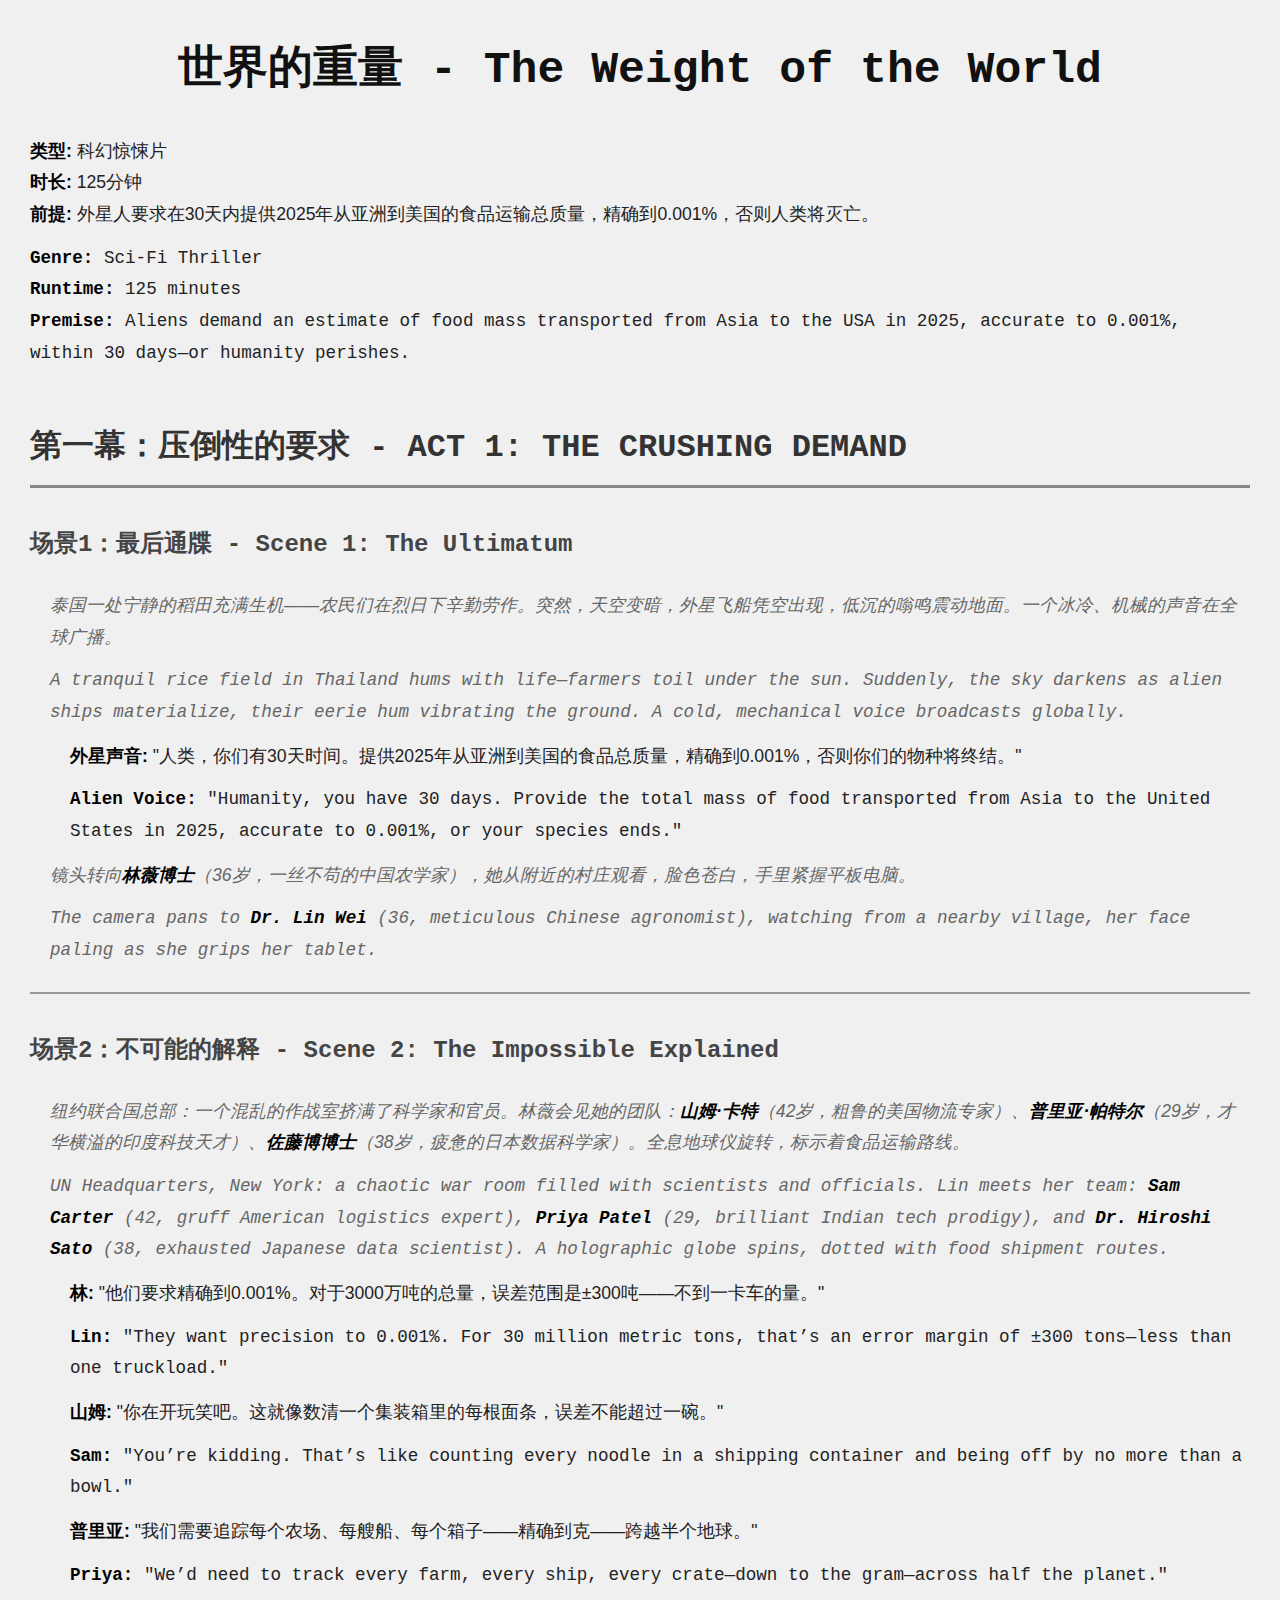
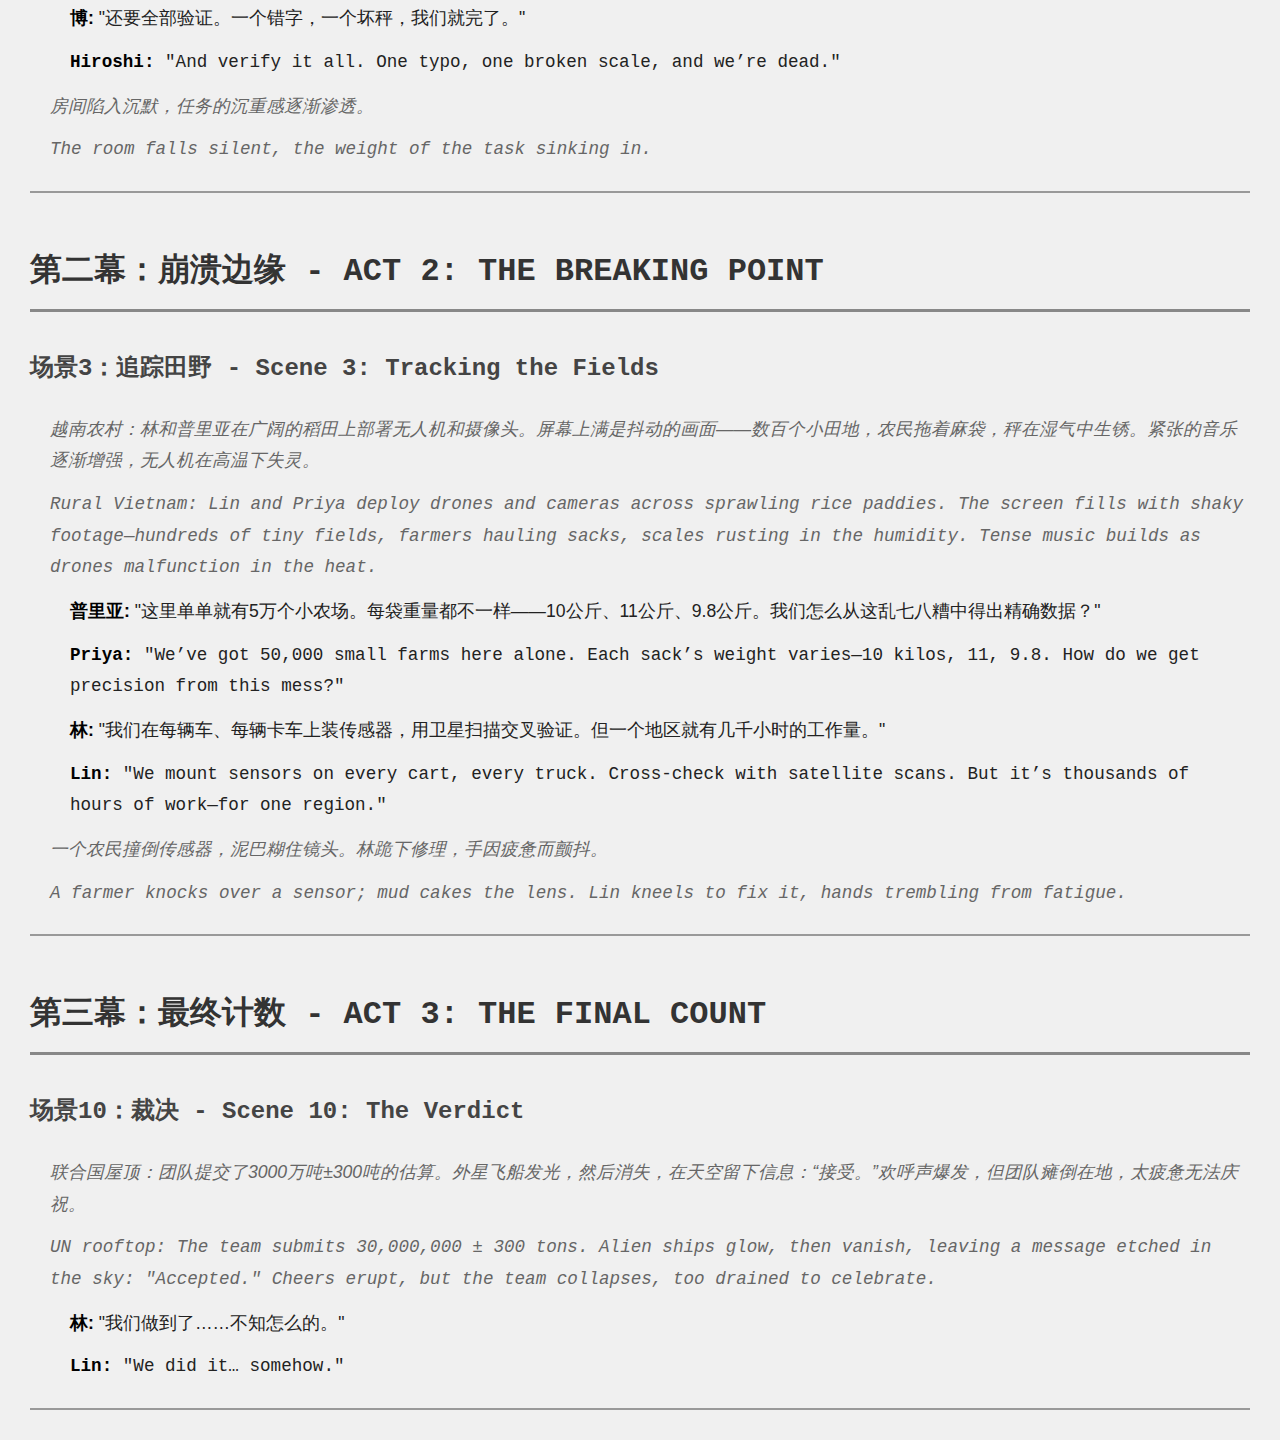
==== posts/post_n0403.html @ 83b3a1a1 "Create post_n0403.html" ====
<!DOCTYPE html>
<html lang="zh-en">
<head>
    <meta charset="UTF-8">
    <meta name="viewport" content="width=device-width, initial-scale=1.0">
    <title>世界的重量 - The Weight of the World</title>
    <style>
        body {
            font-family: 'Courier New', 'SimSun', monospace;
            margin: 30px;
            line-height: 1.8;
            background-color: #f0f0f0;
            color: #222;
        }
        h1 {
            text-align: center;
            font-size: 2.8em;
            margin-bottom: 25px;
            color: #111;
        }
        h2 {
            margin-top: 50px;
            font-size: 2em;
            border-bottom: 3px solid #888;
            padding-bottom: 8px;
            color: #333;
        }
        h3 {
            margin-top: 35px;
            font-size: 1.5em;
            color: #444;
        }
        p {
            margin: 12px 0;
            font-size: 1.1em;
        }
        .scene-description {
            font-style: italic;
            color: #666;
            margin-left: 20px;
        }
        .dialogue {
            margin-left: 40px;
        }
        strong {
            font-weight: bold;
            color: #000;
        }
        hr {
            border: 0;
            height: 2px;
            background: #999;
            margin: 25px 0;
        }
        .zh { font-family: 'SimSun', sans-serif; }
        .en { font-family: 'Courier New', monospace; }
    </style>
</head>
<body>
    <h1>世界的重量 - The Weight of the World</h1>
    <p class="zh" lang="zh">
        <strong>类型:</strong> 科幻惊悚片<br>
        <strong>时长:</strong> 125分钟<br>
        <strong>前提:</strong> 外星人要求在30天内提供2025年从亚洲到美国的食品运输总质量，精确到0.001%，否则人类将灭亡。
    </p>
    <p class="en" lang="en">
        <strong>Genre:</strong> Sci-Fi Thriller<br>
        <strong>Runtime:</strong> 125 minutes<br>
        <strong>Premise:</strong> Aliens demand an estimate of food mass transported from Asia to the USA in 2025, accurate to 0.001%, within 30 days—or humanity perishes.
    </p>

    <!-- Act 1 -->
    <h2>第一幕：压倒性的要求 - ACT 1: THE CRUSHING DEMAND</h2>
    <h3>场景1：最后通牒 - Scene 1: The Ultimatum</h3>
    <p class="scene-description zh" lang="zh">泰国一处宁静的稻田充满生机——农民们在烈日下辛勤劳作。突然，天空变暗，外星飞船凭空出现，低沉的嗡鸣震动地面。一个冰冷、机械的声音在全球广播。</p>
    <p class="scene-description en" lang="en">A tranquil rice field in Thailand hums with life—farmers toil under the sun. Suddenly, the sky darkens as alien ships materialize, their eerie hum vibrating the ground. A cold, mechanical voice broadcasts globally.</p>
    <p class="dialogue zh" lang="zh"><strong>外星声音:</strong> "人类，你们有30天时间。提供2025年从亚洲到美国的食品总质量，精确到0.001%，否则你们的物种将终结。"</p>
    <p class="dialogue en" lang="en"><strong>Alien Voice:</strong> "Humanity, you have 30 days. Provide the total mass of food transported from Asia to the United States in 2025, accurate to 0.001%, or your species ends."</p>
    <p class="scene-description zh" lang="zh">镜头转向<strong>林薇博士</strong>（36岁，一丝不苟的中国农学家），她从附近的村庄观看，脸色苍白，手里紧握平板电脑。</p>
    <p class="scene-description en" lang="en">The camera pans to <strong>Dr. Lin Wei</strong> (36, meticulous Chinese agronomist), watching from a nearby village, her face paling as she grips her tablet.</p>
    <hr>

    <h3>场景2：不可能的解释 - Scene 2: The Impossible Explained</h3>
    <p class="scene-description zh" lang="zh">纽约联合国总部：一个混乱的作战室挤满了科学家和官员。林薇会见她的团队：<strong>山姆·卡特</strong>（42岁，粗鲁的美国物流专家）、<strong>普里亚·帕特尔</strong>（29岁，才华横溢的印度科技天才）、<strong>佐藤博博士</strong>（38岁，疲惫的日本数据科学家）。全息地球仪旋转，标示着食品运输路线。</p>
    <p class="scene-description en" lang="en">UN Headquarters, New York: a chaotic war room filled with scientists and officials. Lin meets her team: <strong>Sam Carter</strong> (42, gruff American logistics expert), <strong>Priya Patel</strong> (29, brilliant Indian tech prodigy), and <strong>Dr. Hiroshi Sato</strong> (38, exhausted Japanese data scientist). A holographic globe spins, dotted with food shipment routes.</p>
    <p class="dialogue zh" lang="zh"><strong>林:</strong> "他们要求精确到0.001%。对于3000万吨的总量，误差范围是±300吨——不到一卡车的量。"</p>
    <p class="dialogue en" lang="en"><strong>Lin:</strong> "They want precision to 0.001%. For 30 million metric tons, that’s an error margin of ±300 tons—less than one truckload."</p>
    <p class="dialogue zh" lang="zh"><strong>山姆:</strong> "你在开玩笑吧。这就像数清一个集装箱里的每根面条，误差不能超过一碗。"</p>
    <p class="dialogue en" lang="en"><strong>Sam:</strong> "You’re kidding. That’s like counting every noodle in a shipping container and being off by no more than a bowl."</p>
    <p class="dialogue zh" lang="zh"><strong>普里亚:</strong> "我们需要追踪每个农场、每艘船、每个箱子——精确到克——跨越半个地球。"</p>
    <p class="dialogue en" lang="en"><strong>Priya:</strong> "We’d need to track every farm, every ship, every crate—down to the gram—across half the planet."</p>
    <p class="dialogue zh" lang="zh"><strong>博:</strong> "还要全部验证。一个错字，一个坏秤，我们就完了。"</p>
    <p class="dialogue en" lang="en"><strong>Hiroshi:</strong> "And verify it all. One typo, one broken scale, and we’re dead."</p>
    <p class="scene-description zh" lang="zh">房间陷入沉默，任务的沉重感逐渐渗透。</p>
    <p class="scene-description en" lang="en">The room falls silent, the weight of the task sinking in.</p>
    <hr>

    <!-- Act 2 -->
    <h2>第二幕：崩溃边缘 - ACT 2: THE BREAKING POINT</h2>
    <h3>场景3：追踪田野 - Scene 3: Tracking the Fields</h3>
    <p class="scene-description zh" lang="zh">越南农村：林和普里亚在广阔的稻田上部署无人机和摄像头。屏幕上满是抖动的画面——数百个小田地，农民拖着麻袋，秤在湿气中生锈。紧张的音乐逐渐增强，无人机在高温下失灵。</p>
    <p class="scene-description en" lang="en">Rural Vietnam: Lin and Priya deploy drones and cameras across sprawling rice paddies. The screen fills with shaky footage—hundreds of tiny fields, farmers hauling sacks, scales rusting in the humidity. Tense music builds as drones malfunction in the heat.</p>
    <p class="dialogue zh" lang="zh"><strong>普里亚:</strong> "这里单单就有5万个小农场。每袋重量都不一样——10公斤、11公斤、9.8公斤。我们怎么从这乱七八糟中得出精确数据？"</p>
    <p class="dialogue en" lang="en"><strong>Priya:</strong> "We’ve got 50,000 small farms here alone. Each sack’s weight varies—10 kilos, 11, 9.8. How do we get precision from this mess?"</p>
    <p class="dialogue zh" lang="zh"><strong>林:</strong> "我们在每辆车、每辆卡车上装传感器，用卫星扫描交叉验证。但一个地区就有几千小时的工作量。"</p>
    <p class="dialogue en" lang="en"><strong>Lin:</strong> "We mount sensors on every cart, every truck. Cross-check with satellite scans. But it’s thousands of hours of work—for one region."</p>
    <p class="scene-description zh" lang="zh">一个农民撞倒传感器，泥巴糊住镜头。林跪下修理，手因疲惫而颤抖。</p>
    <p class="scene-description en" lang="en">A farmer knocks over a sensor; mud cakes the lens. Lin kneels to fix it, hands trembling from fatigue.</p>
    <hr>

    <!-- Act 3 (Summarized Example) -->
    <h2>第三幕：最终计数 - ACT 3: THE FINAL COUNT</h2>
    <h3>场景10：裁决 - Scene 10: The Verdict</h3>
    <p class="scene-description zh" lang="zh">联合国屋顶：团队提交了3000万吨±300吨的估算。外星飞船发光，然后消失，在天空留下信息：“接受。”欢呼声爆发，但团队瘫倒在地，太疲惫无法庆祝。</p>
    <p class="scene-description en" lang="en">UN rooftop: The team submits 30,000,000 ± 300 tons. Alien ships glow, then vanish, leaving a message etched in the sky: "Accepted." Cheers erupt, but the team collapses, too drained to celebrate.</p>
    <p class="dialogue zh" lang="zh"><strong>林:</strong> "我们做到了……不知怎么的。"</p>
    <p class="dialogue en" lang="en"><strong>Lin:</strong> "We did it… somehow."</p>
    <hr>

</body>
</html>
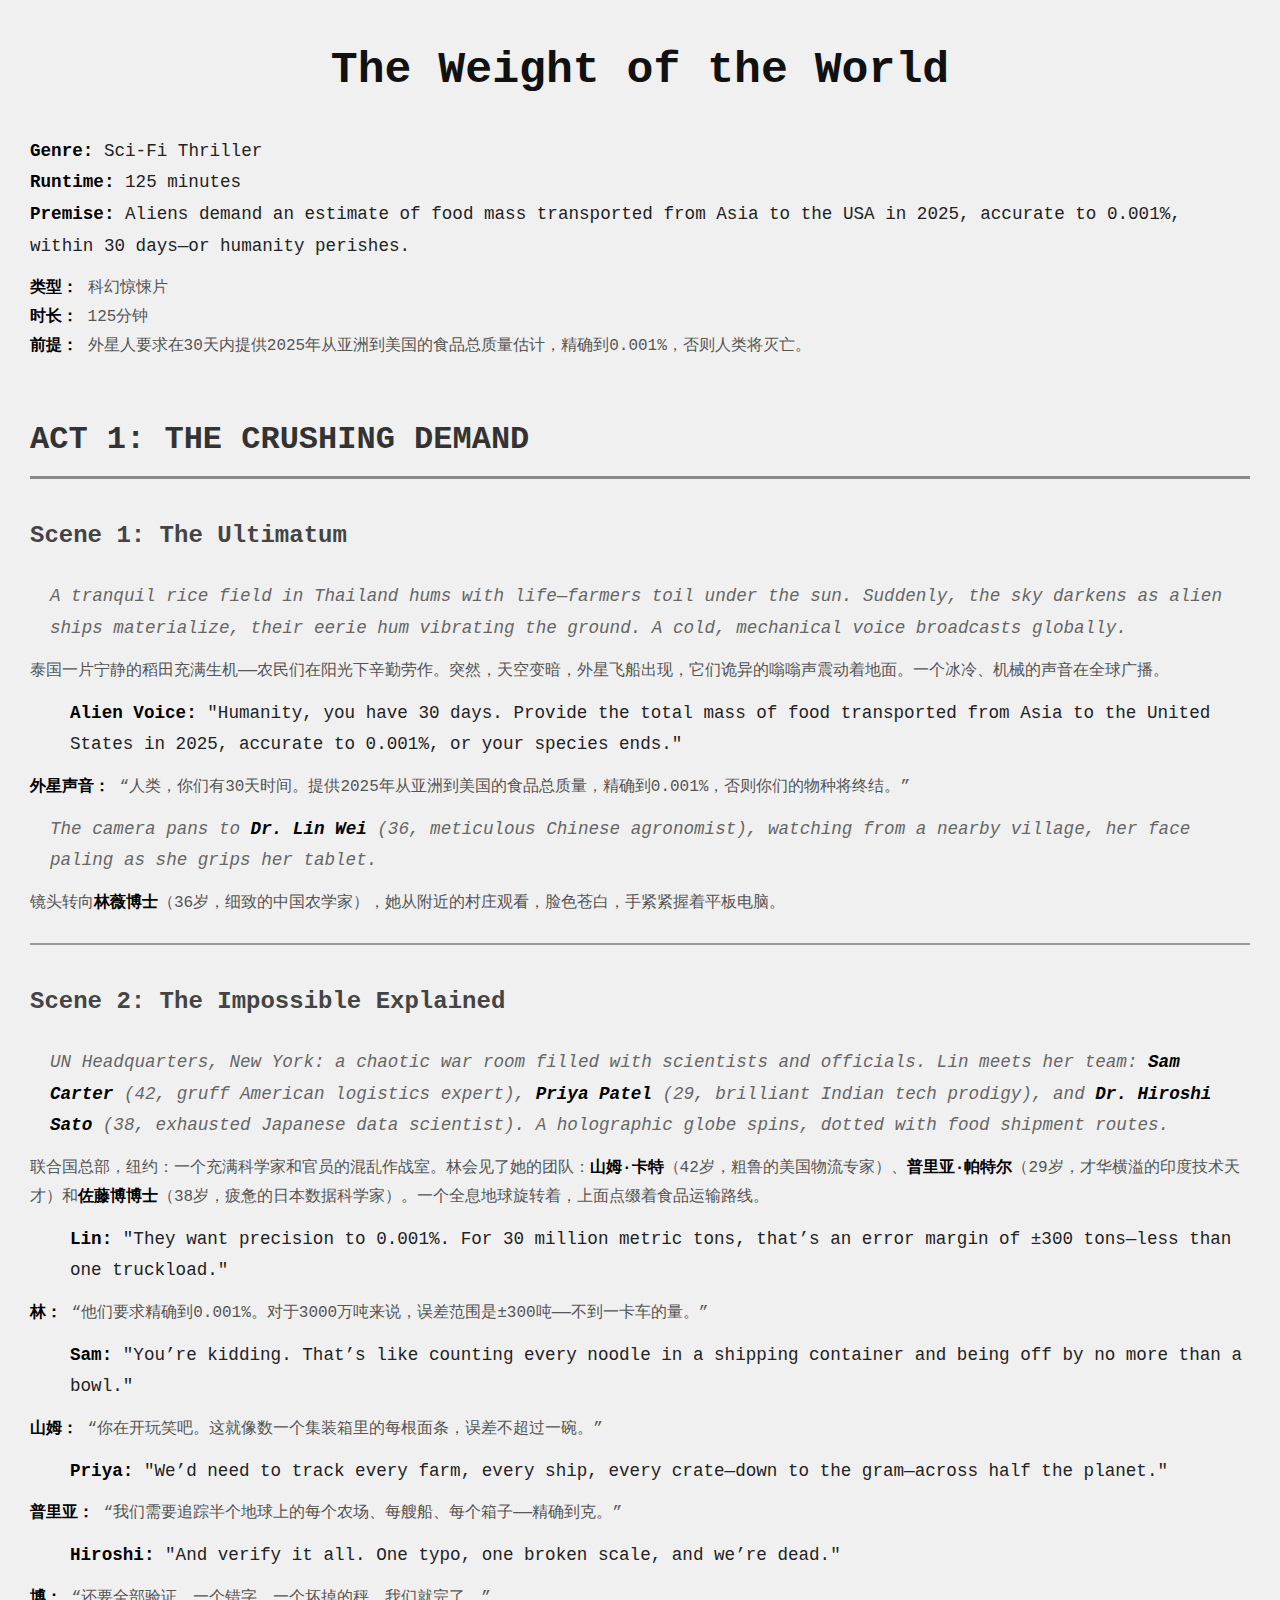
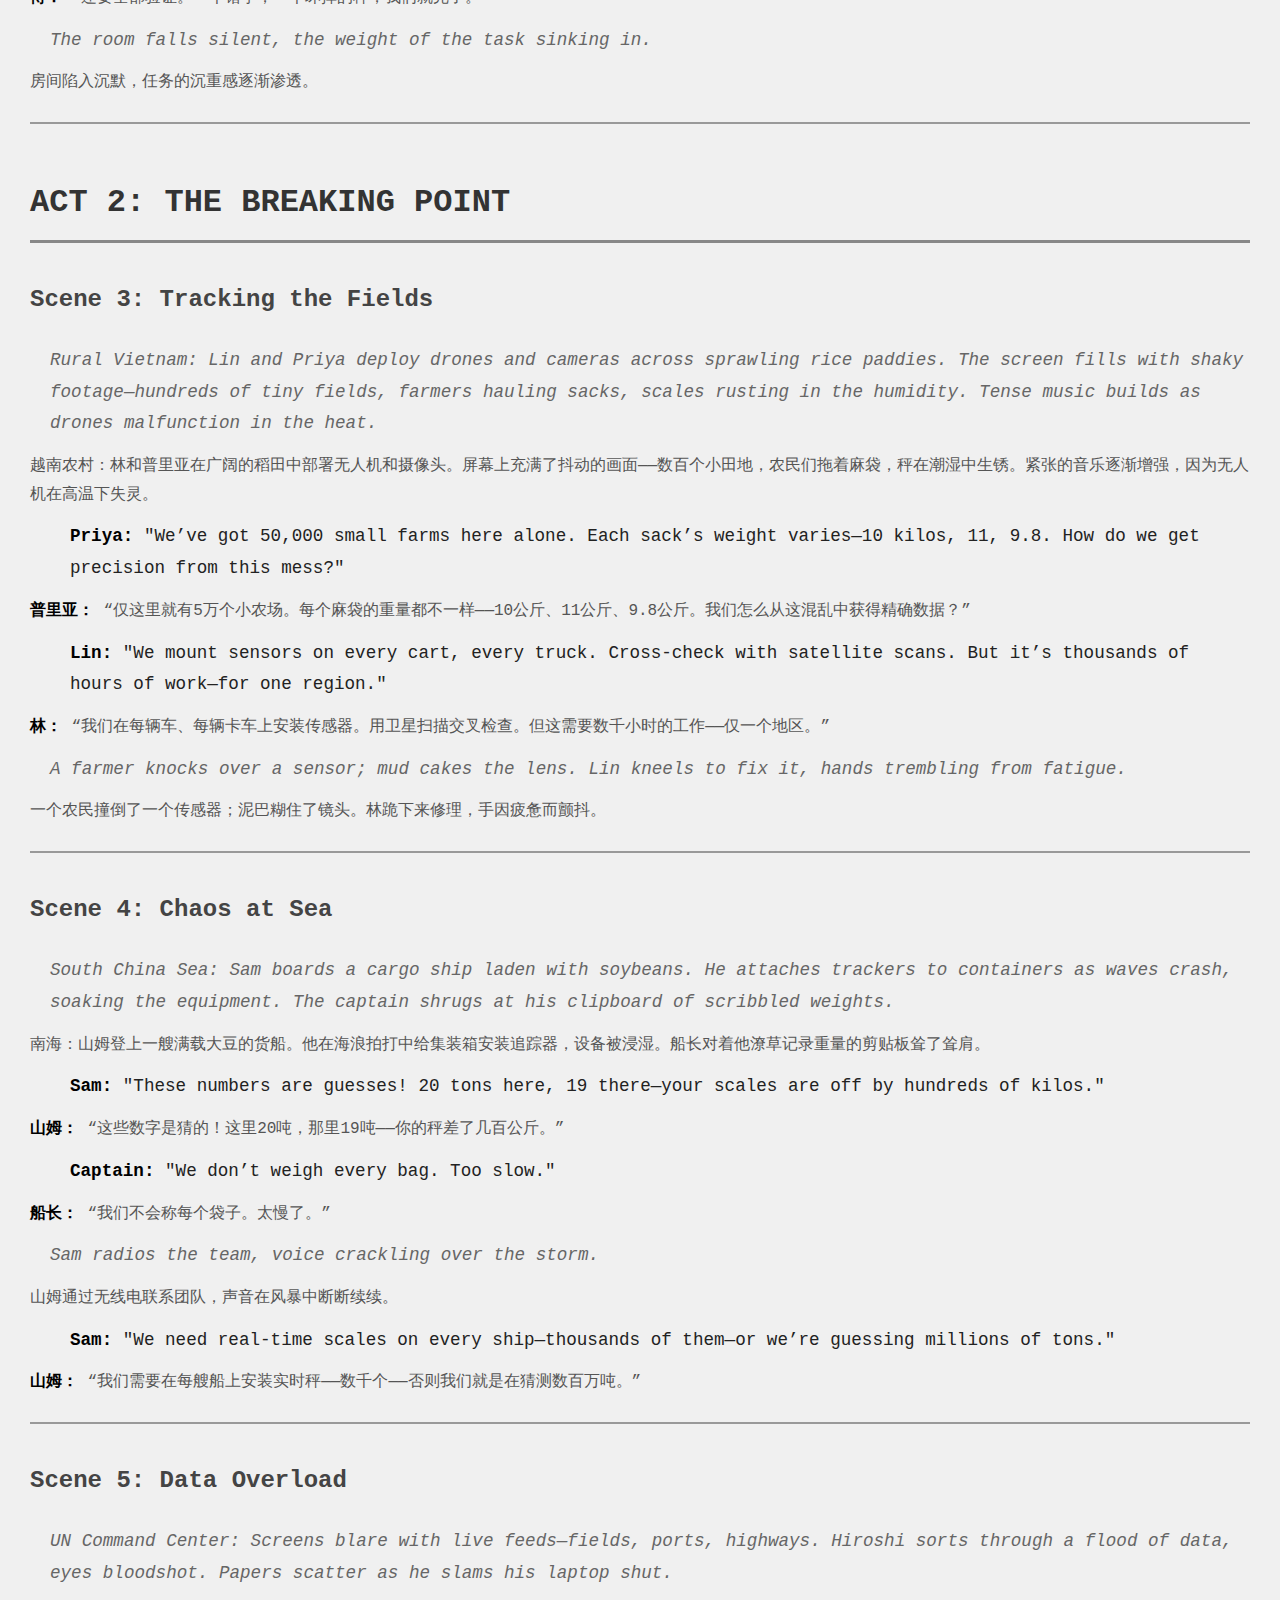
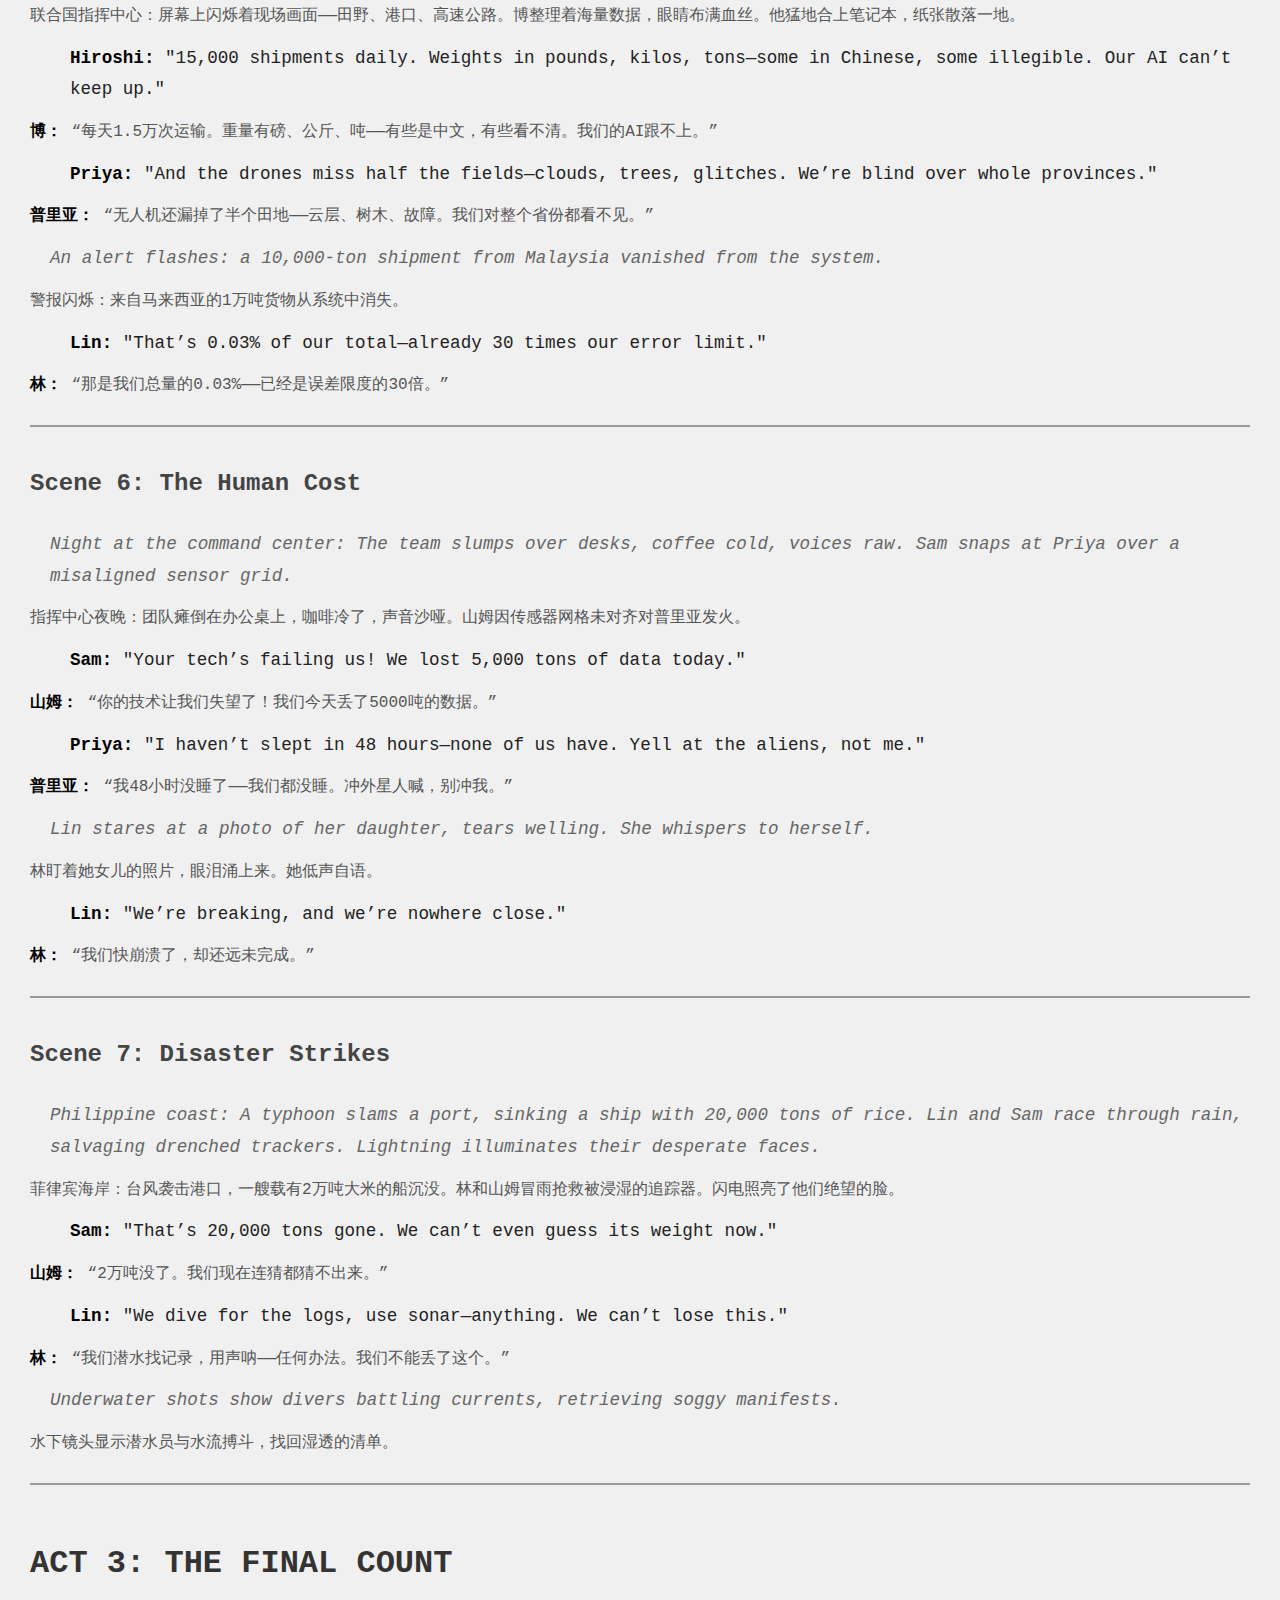
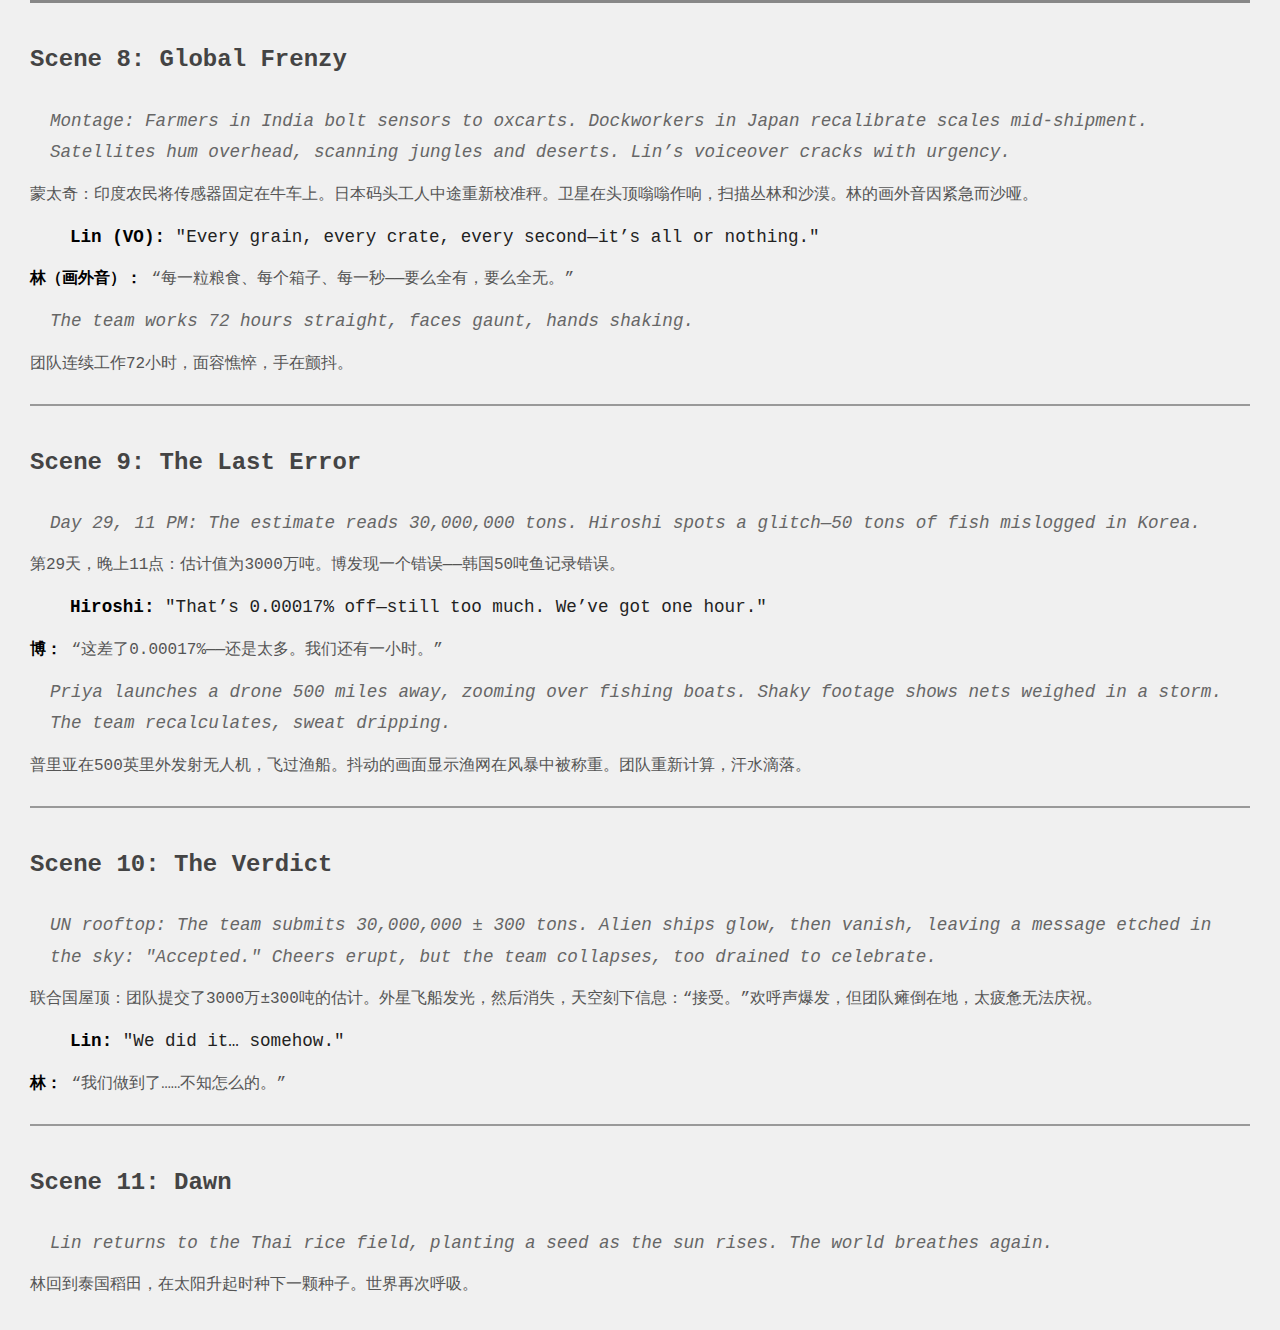
==== commit 8bdd6254: "Update post_n0403.html" ====
--- a/posts/post_n0403.html
+++ b/posts/post_n0403.html
@@ -1,12 +1,12 @@
 <!DOCTYPE html>
-<html lang="zh-en">
+<html lang="en">
 <head>
     <meta charset="UTF-8">
     <meta name="viewport" content="width=device-width, initial-scale=1.0">
-    <title>世界的重量 - The Weight of the World</title>
+    <title>The Weight of the World - Movie Script (Rewritten)</title>
     <style>
         body {
-            font-family: 'Courier New', 'SimSun', monospace;
+            font-family: 'Courier New', monospace;
             margin: 30px;
             line-height: 1.8;
             background-color: #f0f0f0;
@@ -42,6 +42,10 @@
         .dialogue {
             margin-left: 40px;
         }
+        .translation {
+            color: #555;
+            font-size: 1em;
+        }
         strong {
             font-weight: bold;
             color: #000;
@@ -52,70 +56,139 @@
             background: #999;
             margin: 25px 0;
         }
-        .zh { font-family: 'SimSun', sans-serif; }
-        .en { font-family: 'Courier New', monospace; }
     </style>
 </head>
 <body>
-    <h1>世界的重量 - The Weight of the World</h1>
-    <p class="zh" lang="zh">
-        <strong>类型:</strong> 科幻惊悚片<br>
-        <strong>时长:</strong> 125分钟<br>
-        <strong>前提:</strong> 外星人要求在30天内提供2025年从亚洲到美国的食品运输总质量，精确到0.001%，否则人类将灭亡。
-    </p>
-    <p class="en" lang="en">
+    <h1>The Weight of the World</h1>
+    <p>
         <strong>Genre:</strong> Sci-Fi Thriller<br>
         <strong>Runtime:</strong> 125 minutes<br>
         <strong>Premise:</strong> Aliens demand an estimate of food mass transported from Asia to the USA in 2025, accurate to 0.001%, within 30 days—or humanity perishes.
     </p>
+    <p class="translation">
+        <strong>类型：</strong> 科幻惊悚片<br>
+        <strong>时长：</strong> 125分钟<br>
+        <strong>前提：</strong> 外星人要求在30天内提供2025年从亚洲到美国的食品总质量估计，精确到0.001%，否则人类将灭亡。
+    </p>
 
     <!-- Act 1 -->
-    <h2>第一幕：压倒性的要求 - ACT 1: THE CRUSHING DEMAND</h2>
-    <h3>场景1：最后通牒 - Scene 1: The Ultimatum</h3>
-    <p class="scene-description zh" lang="zh">泰国一处宁静的稻田充满生机——农民们在烈日下辛勤劳作。突然，天空变暗，外星飞船凭空出现，低沉的嗡鸣震动地面。一个冰冷、机械的声音在全球广播。</p>
-    <p class="scene-description en" lang="en">A tranquil rice field in Thailand hums with life—farmers toil under the sun. Suddenly, the sky darkens as alien ships materialize, their eerie hum vibrating the ground. A cold, mechanical voice broadcasts globally.</p>
-    <p class="dialogue zh" lang="zh"><strong>外星声音:</strong> "人类，你们有30天时间。提供2025年从亚洲到美国的食品总质量，精确到0.001%，否则你们的物种将终结。"</p>
-    <p class="dialogue en" lang="en"><strong>Alien Voice:</strong> "Humanity, you have 30 days. Provide the total mass of food transported from Asia to the United States in 2025, accurate to 0.001%, or your species ends."</p>
-    <p class="scene-description zh" lang="zh">镜头转向<strong>林薇博士</strong>（36岁，一丝不苟的中国农学家），她从附近的村庄观看，脸色苍白，手里紧握平板电脑。</p>
-    <p class="scene-description en" lang="en">The camera pans to <strong>Dr. Lin Wei</strong> (36, meticulous Chinese agronomist), watching from a nearby village, her face paling as she grips her tablet.</p>
+    <h2>ACT 1: THE CRUSHING DEMAND</h2>
+    <h3>Scene 1: The Ultimatum</h3>
+    <p class="scene-description">A tranquil rice field in Thailand hums with life—farmers toil under the sun. Suddenly, the sky darkens as alien ships materialize, their eerie hum vibrating the ground. A cold, mechanical voice broadcasts globally.</p>
+    <p class="translation" class="scene-description">泰国一片宁静的稻田充满生机——农民们在阳光下辛勤劳作。突然，天空变暗，外星飞船出现，它们诡异的嗡嗡声震动着地面。一个冰冷、机械的声音在全球广播。</p>
+    <p class="dialogue"><strong>Alien Voice:</strong> "Humanity, you have 30 days. Provide the total mass of food transported from Asia to the United States in 2025, accurate to 0.001%, or your species ends."</p>
+    <p class="translation" class="dialogue"><strong>外星声音：</strong> “人类，你们有30天时间。提供2025年从亚洲到美国的食品总质量，精确到0.001%，否则你们的物种将终结。”</p>
+    <p class="scene-description">The camera pans to <strong>Dr. Lin Wei</strong> (36, meticulous Chinese agronomist), watching from a nearby village, her face paling as she grips her tablet.</p>
+    <p class="translation" class="scene-description">镜头转向<strong>林薇博士</strong>（36岁，细致的中国农学家），她从附近的村庄观看，脸色苍白，手紧紧握着平板电脑。</p>
     <hr>
 
-    <h3>场景2：不可能的解释 - Scene 2: The Impossible Explained</h3>
-    <p class="scene-description zh" lang="zh">纽约联合国总部：一个混乱的作战室挤满了科学家和官员。林薇会见她的团队：<strong>山姆·卡特</strong>（42岁，粗鲁的美国物流专家）、<strong>普里亚·帕特尔</strong>（29岁，才华横溢的印度科技天才）、<strong>佐藤博博士</strong>（38岁，疲惫的日本数据科学家）。全息地球仪旋转，标示着食品运输路线。</p>
-    <p class="scene-description en" lang="en">UN Headquarters, New York: a chaotic war room filled with scientists and officials. Lin meets her team: <strong>Sam Carter</strong> (42, gruff American logistics expert), <strong>Priya Patel</strong> (29, brilliant Indian tech prodigy), and <strong>Dr. Hiroshi Sato</strong> (38, exhausted Japanese data scientist). A holographic globe spins, dotted with food shipment routes.</p>
-    <p class="dialogue zh" lang="zh"><strong>林:</strong> "他们要求精确到0.001%。对于3000万吨的总量，误差范围是±300吨——不到一卡车的量。"</p>
-    <p class="dialogue en" lang="en"><strong>Lin:</strong> "They want precision to 0.001%. For 30 million metric tons, that’s an error margin of ±300 tons—less than one truckload."</p>
-    <p class="dialogue zh" lang="zh"><strong>山姆:</strong> "你在开玩笑吧。这就像数清一个集装箱里的每根面条，误差不能超过一碗。"</p>
-    <p class="dialogue en" lang="en"><strong>Sam:</strong> "You’re kidding. That’s like counting every noodle in a shipping container and being off by no more than a bowl."</p>
-    <p class="dialogue zh" lang="zh"><strong>普里亚:</strong> "我们需要追踪每个农场、每艘船、每个箱子——精确到克——跨越半个地球。"</p>
-    <p class="dialogue en" lang="en"><strong>Priya:</strong> "We’d need to track every farm, every ship, every crate—down to the gram—across half the planet."</p>
-    <p class="dialogue zh" lang="zh"><strong>博:</strong> "还要全部验证。一个错字，一个坏秤，我们就完了。"</p>
-    <p class="dialogue en" lang="en"><strong>Hiroshi:</strong> "And verify it all. One typo, one broken scale, and we’re dead."</p>
-    <p class="scene-description zh" lang="zh">房间陷入沉默，任务的沉重感逐渐渗透。</p>
-    <p class="scene-description en" lang="en">The room falls silent, the weight of the task sinking in.</p>
+    <h3>Scene 2: The Impossible Explained</h3>
+    <p class="scene-description">UN Headquarters, New York: a chaotic war room filled with scientists and officials. Lin meets her team: <strong>Sam Carter</strong> (42, gruff American logistics expert), <strong>Priya Patel</strong> (29, brilliant Indian tech prodigy), and <strong>Dr. Hiroshi Sato</strong> (38, exhausted Japanese data scientist). A holographic globe spins, dotted with food shipment routes.</p>
+    <p class="translation" class="scene-description">联合国总部，纽约：一个充满科学家和官员的混乱作战室。林会见了她的团队：<strong>山姆·卡特</strong>（42岁，粗鲁的美国物流专家）、<strong>普里亚·帕特尔</strong>（29岁，才华横溢的印度技术天才）和<strong>佐藤博博士</strong>（38岁，疲惫的日本数据科学家）。一个全息地球旋转着，上面点缀着食品运输路线。</p>
+    <p class="dialogue"><strong>Lin:</strong> "They want precision to 0.001%. For 30 million metric tons, that’s an error margin of ±300 tons—less than one truckload."</p>
+    <p class="translation" class="dialogue"><strong>林：</strong> “他们要求精确到0.001%。对于3000万吨来说，误差范围是±300吨——不到一卡车的量。”</p>
+    <p class="dialogue"><strong>Sam:</strong> "You’re kidding. That’s like counting every noodle in a shipping container and being off by no more than a bowl."</p>
+    <p class="translation" class="dialogue"><strong>山姆：</strong> “你在开玩笑吧。这就像数一个集装箱里的每根面条，误差不超过一碗。”</p>
+    <p class="dialogue"><strong>Priya:</strong> "We’d need to track every farm, every ship, every crate—down to the gram—across half the planet."</p>
+    <p class="translation" class="dialogue"><strong>普里亚：</strong> “我们需要追踪半个地球上的每个农场、每艘船、每个箱子——精确到克。”</p>
+    <p class="dialogue"><strong>Hiroshi:</strong> "And verify it all. One typo, one broken scale, and we’re dead."</p>
+    <p class="translation" class="dialogue"><strong>博：</strong> “还要全部验证。一个错字，一个坏掉的秤，我们就完了。”</p>
+    <p class="scene-description">The room falls silent, the weight of the task sinking in.</p>
+    <p class="translation" class="scene-description">房间陷入沉默，任务的沉重感逐渐渗透。</p>
     <hr>
 
     <!-- Act 2 -->
-    <h2>第二幕：崩溃边缘 - ACT 2: THE BREAKING POINT</h2>
-    <h3>场景3：追踪田野 - Scene 3: Tracking the Fields</h3>
-    <p class="scene-description zh" lang="zh">越南农村：林和普里亚在广阔的稻田上部署无人机和摄像头。屏幕上满是抖动的画面——数百个小田地，农民拖着麻袋，秤在湿气中生锈。紧张的音乐逐渐增强，无人机在高温下失灵。</p>
-    <p class="scene-description en" lang="en">Rural Vietnam: Lin and Priya deploy drones and cameras across sprawling rice paddies. The screen fills with shaky footage—hundreds of tiny fields, farmers hauling sacks, scales rusting in the humidity. Tense music builds as drones malfunction in the heat.</p>
-    <p class="dialogue zh" lang="zh"><strong>普里亚:</strong> "这里单单就有5万个小农场。每袋重量都不一样——10公斤、11公斤、9.8公斤。我们怎么从这乱七八糟中得出精确数据？"</p>
-    <p class="dialogue en" lang="en"><strong>Priya:</strong> "We’ve got 50,000 small farms here alone. Each sack’s weight varies—10 kilos, 11, 9.8. How do we get precision from this mess?"</p>
-    <p class="dialogue zh" lang="zh"><strong>林:</strong> "我们在每辆车、每辆卡车上装传感器，用卫星扫描交叉验证。但一个地区就有几千小时的工作量。"</p>
-    <p class="dialogue en" lang="en"><strong>Lin:</strong> "We mount sensors on every cart, every truck. Cross-check with satellite scans. But it’s thousands of hours of work—for one region."</p>
-    <p class="scene-description zh" lang="zh">一个农民撞倒传感器，泥巴糊住镜头。林跪下修理，手因疲惫而颤抖。</p>
-    <p class="scene-description en" lang="en">A farmer knocks over a sensor; mud cakes the lens. Lin kneels to fix it, hands trembling from fatigue.</p>
+    <h2>ACT 2: THE BREAKING POINT</h2>
+    <h3>Scene 3: Tracking the Fields</h3>
+    <p class="scene-description">Rural Vietnam: Lin and Priya deploy drones and cameras across sprawling rice paddies. The screen fills with shaky footage—hundreds of tiny fields, farmers hauling sacks, scales rusting in the humidity. Tense music builds as drones malfunction in the heat.</p>
+    <p class="translation" class="scene-description">越南农村：林和普里亚在广阔的稻田中部署无人机和摄像头。屏幕上充满了抖动的画面——数百个小田地，农民们拖着麻袋，秤在潮湿中生锈。紧张的音乐逐渐增强，因为无人机在高温下失灵。</p>
+    <p class="dialogue"><strong>Priya:</strong> "We’ve got 50,000 small farms here alone. Each sack’s weight varies—10 kilos, 11, 9.8. How do we get precision from this mess?"</p>
+    <p class="translation" class="dialogue"><strong>普里亚：</strong> “仅这里就有5万个小农场。每个麻袋的重量都不一样——10公斤、11公斤、9.8公斤。我们怎么从这混乱中获得精确数据？”</p>
+    <p class="dialogue"><strong>Lin:</strong> "We mount sensors on every cart, every truck. Cross-check with satellite scans. But it’s thousands of hours of work—for one region."</p>
+    <p class="translation" class="dialogue"><strong>林：</strong> “我们在每辆车、每辆卡车上安装传感器。用卫星扫描交叉检查。但这需要数千小时的工作——仅一个地区。”</p>
+    <p class="scene-description">A farmer knocks over a sensor; mud cakes the lens. Lin kneels to fix it, hands trembling from fatigue.</p>
+    <p class="translation" class="scene-description">一个农民撞倒了一个传感器；泥巴糊住了镜头。林跪下来修理，手因疲惫而颤抖。</p>
     <hr>
 
-    <!-- Act 3 (Summarized Example) -->
-    <h2>第三幕：最终计数 - ACT 3: THE FINAL COUNT</h2>
-    <h3>场景10：裁决 - Scene 10: The Verdict</h3>
-    <p class="scene-description zh" lang="zh">联合国屋顶：团队提交了3000万吨±300吨的估算。外星飞船发光，然后消失，在天空留下信息：“接受。”欢呼声爆发，但团队瘫倒在地，太疲惫无法庆祝。</p>
-    <p class="scene-description en" lang="en">UN rooftop: The team submits 30,000,000 ± 300 tons. Alien ships glow, then vanish, leaving a message etched in the sky: "Accepted." Cheers erupt, but the team collapses, too drained to celebrate.</p>
-    <p class="dialogue zh" lang="zh"><strong>林:</strong> "我们做到了……不知怎么的。"</p>
-    <p class="dialogue en" lang="en"><strong>Lin:</strong> "We did it… somehow."</p>
+    <h3>Scene 4: Chaos at Sea</h3>
+    <p class="scene-description">South China Sea: Sam boards a cargo ship laden with soybeans. He attaches trackers to containers as waves crash, soaking the equipment. The captain shrugs at his clipboard of scribbled weights.</p>
+    <p class="translation" class="scene-description">南海：山姆登上一艘满载大豆的货船。他在海浪拍打中给集装箱安装追踪器，设备被浸湿。船长对着他潦草记录重量的剪贴板耸了耸肩。</p>
+    <p class="dialogue"><strong>Sam:</strong> "These numbers are guesses! 20 tons here, 19 there—your scales are off by hundreds of kilos."</p>
+    <p class="translation" class="dialogue"><strong>山姆：</strong> “这些数字是猜的！这里20吨，那里19吨——你的秤差了几百公斤。”</p>
+    <p class="dialogue"><strong>Captain:</strong> "We don’t weigh every bag. Too slow."</p>
+    <p class="translation" class="dialogue"><strong>船长：</strong> “我们不会称每个袋子。太慢了。”</p>
+    <p class="scene-description">Sam radios the team, voice crackling over the storm.</p>
+    <p class="translation" class="scene-description">山姆通过无线电联系团队，声音在风暴中断断续续。</p>
+    <p class="dialogue"><strong>Sam:</strong> "We need real-time scales on every ship—thousands of them—or we’re guessing millions of tons."</p>
+    <p class="translation" class="dialogue"><strong>山姆：</strong> “我们需要在每艘船上安装实时秤——数千个——否则我们就是在猜测数百万吨。”</p>
     <hr>
 
+    <h3>Scene 5: Data Overload</h3>
+    <p class="scene-description">UN Command Center: Screens blare with live feeds—fields, ports, highways. Hiroshi sorts through a flood of data, eyes bloodshot. Papers scatter as he slams his laptop shut.</p>
+    <p class="translation" class="scene-description">联合国指挥中心：屏幕上闪烁着现场画面——田野、港口、高速公路。博整理着海量数据，眼睛布满血丝。他猛地合上笔记本，纸张散落一地。</p>
+    <p class="dialogue"><strong>Hiroshi:</strong> "15,000 shipments daily. Weights in pounds, kilos, tons—some in Chinese, some illegible. Our AI can’t keep up."</p>
+    <p class="translation" class="dialogue"><strong>博：</strong> “每天1.5万次运输。重量有磅、公斤、吨——有些是中文，有些看不清。我们的AI跟不上。”</p>
+    <p class="dialogue"><strong>Priya:</strong> "And the drones miss half the fields—clouds, trees, glitches. We’re blind over whole provinces."</p>
+    <p class="translation" class="dialogue"><strong>普里亚：</strong> “无人机还漏掉了半个田地——云层、树木、故障。我们对整个省份都看不见。”</p>
+    <p class="scene-description">An alert flashes: a 10,000-ton shipment from Malaysia vanished from the system.</p>
+    <p class="translation" class="scene-description">警报闪烁：来自马来西亚的1万吨货物从系统中消失。</p>
+    <p class="dialogue"><strong>Lin:</strong> "That’s 0.03% of our total—already 30 times our error limit."</p>
+    <p class="translation" class="dialogue"><strong>林：</strong> “那是我们总量的0.03%——已经是误差限度的30倍。”</p>
+    <hr>
+
+    <h3>Scene 6: The Human Cost</h3>
+    <p class="scene-description">Night at the command center: The team slumps over desks, coffee cold, voices raw. Sam snaps at Priya over a misaligned sensor grid.</p>
+    <p class="translation" class="scene-description">指挥中心夜晚：团队瘫倒在办公桌上，咖啡冷了，声音沙哑。山姆因传感器网格未对齐对普里亚发火。</p>
+    <p class="dialogue"><strong>Sam:</strong> "Your tech’s failing us! We lost 5,000 tons of data today."</p>
+    <p class="translation" class="dialogue"><strong>山姆：</strong> “你的技术让我们失望了！我们今天丢了5000吨的数据。”</p>
+    <p class="dialogue"><strong>Priya:</strong> "I haven’t slept in 48 hours—none of us have. Yell at the aliens, not me."</p>
+    <p class="translation" class="dialogue"><strong>普里亚：</strong> “我48小时没睡了——我们都没睡。冲外星人喊，别冲我。”</p>
+    <p class="scene-description">Lin stares at a photo of her daughter, tears welling. She whispers to herself.</p>
+    <p class="translation" class="scene-description">林盯着她女儿的照片，眼泪涌上来。她低声自语。</p>
+    <p class="dialogue"><strong>Lin:</strong> "We’re breaking, and we’re nowhere close."</p>
+    <p class="translation" class="dialogue"><strong>林：</strong> “我们快崩溃了，却还远未完成。”</p>
+    <hr>
+
+    <h3>Scene 7: Disaster Strikes</h3>
+    <p class="scene-description">Philippine coast: A typhoon slams a port, sinking a ship with 20,000 tons of rice. Lin and Sam race through rain, salvaging drenched trackers. Lightning illuminates their desperate faces.</p>
+    <p class="translation" class="scene-description">菲律宾海岸：台风袭击港口，一艘载有2万吨大米的船沉没。林和山姆冒雨抢救被浸湿的追踪器。闪电照亮了他们绝望的脸。</p>
+    <p class="dialogue"><strong>Sam:</strong> "That’s 20,000 tons gone. We can’t even guess its weight now."</p>
+    <p class="translation" class="dialogue"><strong>山姆：</strong> “2万吨没了。我们现在连猜都猜不出来。”</p>
+    <p class="dialogue"><strong>Lin:</strong> "We dive for the logs, use sonar—anything. We can’t lose this."</p>
+    <p class="translation" class="dialogue"><strong>林：</strong> “我们潜水找记录，用声呐——任何办法。我们不能丢了这个。”</p>
+    <p class="scene-description">Underwater shots show divers battling currents, retrieving soggy manifests.</p>
+    <p class="translation" class="scene-description">水下镜头显示潜水员与水流搏斗，找回湿透的清单。</p>
+    <hr>
+
+    <!-- Act 3 -->
+    <h2>ACT 3: THE FINAL COUNT</h2>
+    <h3>Scene 8: Global Frenzy</h3>
+    <p class="scene-description">Montage: Farmers in India bolt sensors to oxcarts. Dockworkers in Japan recalibrate scales mid-shipment. Satellites hum overhead, scanning jungles and deserts. Lin’s voiceover cracks with urgency.</p>
+    <p class="translation" class="scene-description">蒙太奇：印度农民将传感器固定在牛车上。日本码头工人中途重新校准秤。卫星在头顶嗡嗡作响，扫描丛林和沙漠。林的画外音因紧急而沙哑。</p>
+    <p class="dialogue"><strong>Lin (VO):</strong> "Every grain, every crate, every second—it’s all or nothing."</p>
+    <p class="translation" class="dialogue"><strong>林（画外音）：</strong> “每一粒粮食、每个箱子、每一秒——要么全有，要么全无。”</p>
+    <p class="scene-description">The team works 72 hours straight, faces gaunt, hands shaking.</p>
+    <p class="translation" class="scene-description">团队连续工作72小时，面容憔悴，手在颤抖。</p>
+    <hr>
+
+    <h3>Scene 9: The Last Error</h3>
+    <p class="scene-description">Day 29, 11 PM: The estimate reads 30,000,000 tons. Hiroshi spots a glitch—50 tons of fish mislogged in Korea.</p>
+    <p class="translation" class="scene-description">第29天，晚上11点：估计值为3000万吨。博发现一个错误——韩国50吨鱼记录错误。</p>
+    <p class="dialogue"><strong>Hiroshi:</strong> "That’s 0.00017% off—still too much. We’ve got one hour."</p>
+    <p class="translation" class="dialogue"><strong>博：</strong> “这差了0.00017%——还是太多。我们还有一小时。”</p>
+    <p class="scene-description">Priya launches a drone 500 miles away, zooming over fishing boats. Shaky footage shows nets weighed in a storm. The team recalculates, sweat dripping.</p>
+    <p class="translation" class="scene-description">普里亚在500英里外发射无人机，飞过渔船。抖动的画面显示渔网在风暴中被称重。团队重新计算，汗水滴落。</p>
+    <hr>
+
+    <h3>Scene 10: The Verdict</h3>
+    <p class="scene-description">UN rooftop: The team submits 30,000,000 ± 300 tons. Alien ships glow, then vanish, leaving a message etched in the sky: "Accepted." Cheers erupt, but the team collapses, too drained to celebrate.</p>
+    <p class="translation" class="scene-description">联合国屋顶：团队提交了3000万±300吨的估计。外星飞船发光，然后消失，天空刻下信息：“接受。”欢呼声爆发，但团队瘫倒在地，太疲惫无法庆祝。</p>
+    <p class="dialogue"><strong>Lin:</strong> "We did it… somehow."</p>
+    <p class="translation" class="dialogue"><strong>林：</strong> “我们做到了……不知怎么的。”</p>
+    <hr>
+
+    <h3>Scene 11: Dawn</h3>
+    <p class="scene-description">Lin returns to the Thai rice field, planting a seed as the sun rises. The world breathes again.</p>
+    <p class="translation" class="scene-description">林回到泰国稻田，在太阳升起时种下一颗种子。世界再次呼吸。</p>
 </body>
 </html>
